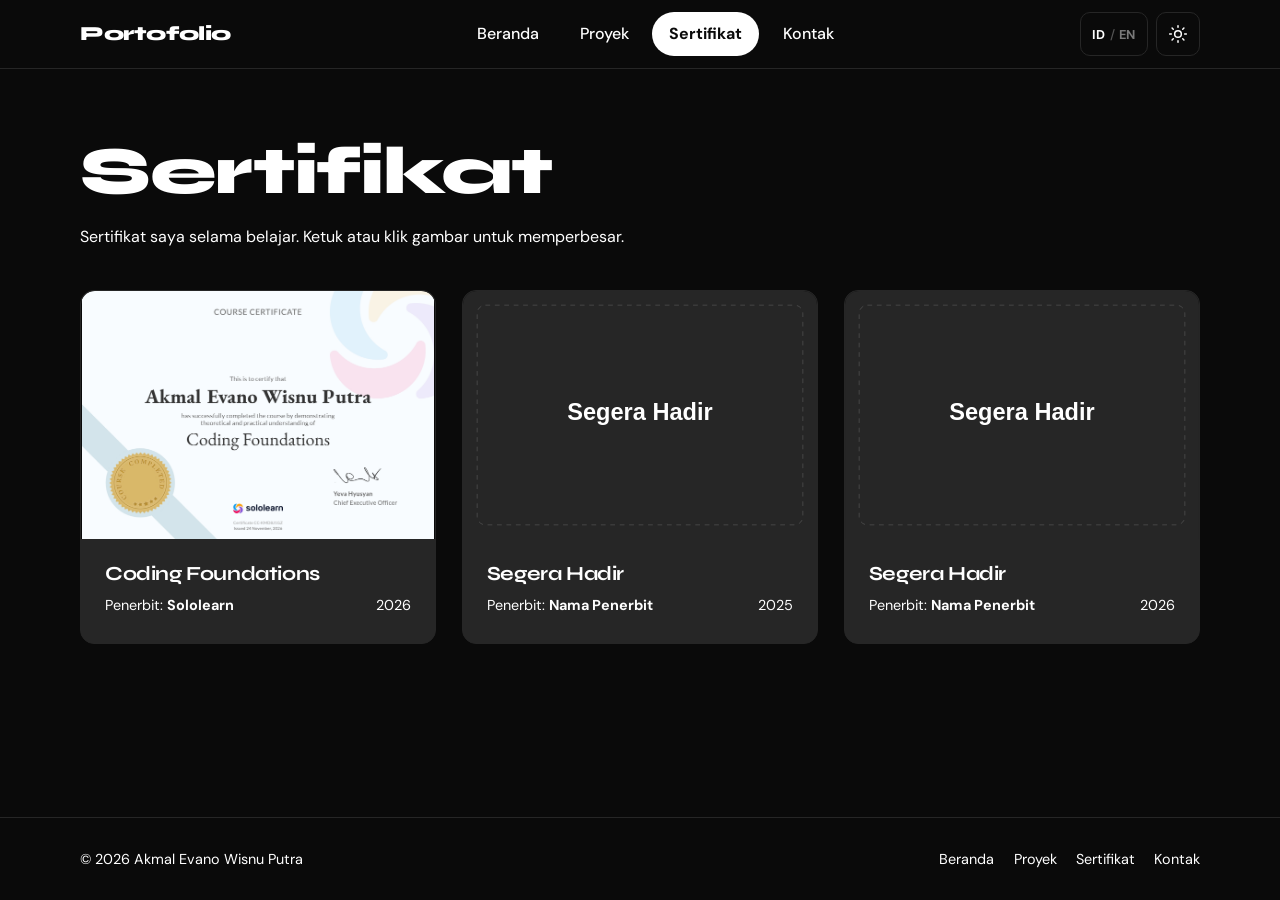
==== certificates.html @ 3dbdf6bd "Add files via upload" ====
<!DOCTYPE html>
<html lang="id" data-theme="dark">
<head>
  <meta charset="UTF-8">
  <meta name="viewport" content="width=device-width, initial-scale=1">
  <title data-i18n="cert.title">Sertifikat & Prestasi — Akmal Evano Wisnu Putra</title>
  <meta name="theme-color" content="#0A0A0A">
  <!-- Terapkan tema & bahasa tersimpan sebelum halaman tampil (hindari kedip) -->
  <script>
    try {
      var d = document.documentElement;
      d.setAttribute("data-theme", localStorage.getItem("theme") === "light" ? "light" : "dark");
      d.lang = localStorage.getItem("lang") === "en" ? "en" : "id";
    } catch (e) {}
  </script>
  <link rel="preconnect" href="https://fonts.googleapis.com">
  <link rel="preconnect" href="https://fonts.gstatic.com" crossorigin>
  <link href="https://fonts.googleapis.com/css2?family=DM+Sans:wght@400;500;700&family=Syne:wght@600;700;800&display=swap" rel="stylesheet">
  <link rel="stylesheet" href="style.css">
  <script src="i18n.js"></script>
  <script src="script.js" defer></script>
</head>
<body>

  <!-- ================= NAVBAR ================= -->
  <header class="navbar">
    <div class="container nav-inner">
      <a href="index.html" class="logo" data-i18n="logo">Portofolio</a>
      <nav>
        <ul class="nav-links" id="nav-menu">
          <li><a href="index.html" data-i18n="nav.home">Beranda</a></li>
          <li><a href="projects.html" data-i18n="nav.projects">Proyek</a></li>
          <li><a href="certificates.html" class="active" data-i18n="nav.certs">Sertifikat</a></li>
          <li><a href="contact.html" data-i18n="nav.contact">Kontak</a></li>
        </ul>
      </nav>
      <div class="nav-tools">
        <!-- Ganti bahasa -->
        <button class="tool-btn lang-btn" id="lang-toggle" type="button" data-lang="id" aria-label="Ganti bahasa ke Inggris" title="Ganti bahasa ke Inggris">
          <span class="l-id">ID</span><span class="sep">/</span><span class="l-en">EN</span>
        </button>
        <!-- Ganti tema gelap / terang -->
        <button class="tool-btn" id="theme-toggle" type="button" aria-label="Ganti ke tema terang" title="Ganti ke tema terang">
          <svg class="icon-sun" viewBox="0 0 24 24" fill="none" stroke="currentColor" stroke-width="1.8" stroke-linecap="round" stroke-linejoin="round" aria-hidden="true"><circle cx="12" cy="12" r="4"/><path d="M12 2v2M12 20v2M4.9 4.9l1.4 1.4M17.7 17.7l1.4 1.4M2 12h2M20 12h2M4.9 19.1l1.4-1.4M17.7 6.3l1.4-1.4"/></svg>
          <svg class="icon-moon" viewBox="0 0 24 24" fill="none" stroke="currentColor" stroke-width="1.8" stroke-linecap="round" stroke-linejoin="round" aria-hidden="true"><path d="M21 12.8A9 9 0 1 1 11.2 3a7 7 0 0 0 9.8 9.8z"/></svg>
        </button>
        <button class="hamburger" aria-label="Buka menu" data-i18n-attr="aria-label=menu.open" aria-expanded="false" aria-controls="nav-menu">
          <span></span><span></span><span></span>
        </button>
      </div>
    </div>
  </header>

  <main>
    <section class="page-header">
      <div class="container">
        <h1 data-i18n="cert.h1">Sertifikat</h1>
        <p data-i18n="cert.sub">Sertifikat saya selama belajar. Ketuk atau klik gambar untuk memperbesar.</p>
      </div>
    </section>

    <!-- GANTI JUDUL, PENERBIT & TAHUN SERTIFIKAT DI SINI -->
    <section class="container grid-3">

      <article class="card cert-card">
        <button class="cert-thumb" type="button" aria-label="Perbesar sertifikat" data-i18n-attr="aria-label=cert.zoom">
          <!-- GANTI GAMBAR SERTIFIKAT DI SINI -->
          <img src="Photo/certificated1.jpg" alt="Sertifikat Coding Foundations dari Sololearn" data-i18n-attr="alt=cert.alt1" width="600" height="420">
          <span class="zoom-hint" data-i18n="cert.hint">Perbesar</span>
        </button>
        <div class="card-body">
          <h3>Coding Foundations</h3>
          <div class="cert-meta"><span><span data-i18n="cert.issuer">Penerbit</span>: <strong>Sololearn</strong></span><span>2026</span></div>
        </div>
      </article>

      <article class="card cert-card">
        <button class="cert-thumb" type="button" aria-label="Perbesar sertifikat" data-i18n-attr="aria-label=cert.zoom">
          <!-- GANTI GAMBAR SERTIFIKAT DI SINI -->
          <img src="Photo/coming-soon-id.svg" alt="Sertifikat segera hadir" data-i18n-attr="src=cert.soonImg;alt=cert.altSoon" width="600" height="420">
          <span class="zoom-hint" data-i18n="cert.hint">Perbesar</span>
        </button>
        <div class="card-body">
          <h3 data-i18n="cert.soon">Segera Hadir</h3>
          <div class="cert-meta"><span><span data-i18n="cert.issuer">Penerbit</span>: <strong data-i18n="cert.issuerName">Nama Penerbit</strong></span><span>2025</span></div>
        </div>
      </article>

      <article class="card cert-card">
        <button class="cert-thumb" type="button" aria-label="Perbesar sertifikat" data-i18n-attr="aria-label=cert.zoom">
          <!-- GANTI GAMBAR SERTIFIKAT DI SINI -->
          <img src="Photo/coming-soon-id.svg" alt="Sertifikat segera hadir" data-i18n-attr="src=cert.soonImg;alt=cert.altSoon" width="600" height="420">
          <span class="zoom-hint" data-i18n="cert.hint">Perbesar</span>
        </button>
        <div class="card-body">
          <h3 data-i18n="cert.soon">Segera Hadir</h3>
          <div class="cert-meta"><span><span data-i18n="cert.issuer">Penerbit</span>: <strong data-i18n="cert.issuerName">Nama Penerbit</strong></span><span>2026</span></div>
        </div>
      </article>

    </section>
  </main>

  <!-- ================= LIGHTBOX (zoom: tombol, scroll, cubit, ketuk 2x) ================= -->
  <div class="lightbox" id="lightbox" role="dialog" aria-modal="true" aria-label="Pratinjau sertifikat" data-i18n-attr="aria-label=cert.lb">
    <div class="lb-toolbar">
      <button class="lb-btn" type="button" data-zoom="out" aria-label="Perkecil gambar" data-i18n-attr="aria-label=lb.out;title=lb.out">&minus;</button>
      <button class="lb-btn lb-level" type="button" data-zoom="reset" aria-label="Ukuran asli" data-i18n-attr="aria-label=lb.reset;title=lb.reset">100%</button>
      <button class="lb-btn" type="button" data-zoom="in" aria-label="Perbesar gambar" data-i18n-attr="aria-label=lb.in;title=lb.in">+</button>
      <button class="lightbox-close" type="button" aria-label="Tutup" data-i18n-attr="aria-label=lb.close">&times;</button>
    </div>
    <div class="lb-stage"><img src="" alt="" draggable="false"></div>
    <p class="lightbox-caption"></p>
  </div>

  <!-- ================= FOOTER ================= -->
  <footer class="footer">
    <div class="container footer-inner">
      <p>&copy; <span class="year">2026</span> Akmal Evano Wisnu Putra</p>
      <nav aria-label="Footer">
        <a href="index.html" data-i18n="nav.home">Beranda</a>
        <a href="projects.html" data-i18n="nav.projects">Proyek</a>
        <a href="certificates.html" data-i18n="nav.certs">Sertifikat</a>
        <a href="contact.html" data-i18n="nav.contact">Kontak</a>
      </nav>
    </div>
  </footer>

</body>
</html>
---- style.css ----
/* =========================================================
   PALET WARNA — dua tema, masing-masing 3 warna
   Gelap  : --bg #0A0A0A | --fg #FFFFFF | --card #262626
   Terang : --bg #FFFFFF | --fg #0A0A0A | --card #EBEBEB
   (tema diganti lewat atribut data-theme di <html>)
   ========================================================= */
:root,
:root[data-theme="dark"] {
  color-scheme: dark;
  --bg: #0A0A0A;
  --fg: #FFFFFF;
  --card: #262626;
  --line: #262626;
}

:root[data-theme="light"] {
  color-scheme: light;
  --bg: #FFFFFF;
  --fg: #0A0A0A;
  --card: #EBEBEB;
  --line: #CFCFCF;
}

:root {
  --radius: 14px;
  --font-head: "Syne", "Segoe UI", system-ui, sans-serif;
  --font-body: "DM Sans", "Segoe UI", system-ui, sans-serif;
}

*, *::before, *::after { box-sizing: border-box; margin: 0; padding: 0; }

html { scroll-behavior: smooth; }

body {
  background: var(--bg);
  color: var(--fg);
  font-family: var(--font-body);
  font-size: 1rem;
  line-height: 1.7;
  min-height: 100vh;
  display: flex;
  flex-direction: column;
  -webkit-font-smoothing: antialiased;
  /* Fade-in halus saat halaman dimuat */
  animation: pageFade 0.8s ease both;
}

/* Hanya opacity: transform pada <body> akan membuat elemen position:fixed
   (lightbox) mengikuti body, bukan layar -> gambar "hilang" di HP. */
@keyframes pageFade {
  from { opacity: 0; }
  to   { opacity: 1; }
}

main { flex: 1; }

img { max-width: 100%; display: block; }
a { color: inherit; text-decoration: none; }
ul { list-style: none; }

h1, h2, h3 {
  font-family: var(--font-head);
  line-height: 1.15;
  letter-spacing: -0.02em;
}

:focus-visible {
  outline: 2px solid var(--fg);
  outline-offset: 3px;
}

.container {
  width: min(1120px, 100% - 2.5rem);
  margin-inline: auto;
}

/* ---------------- NAVBAR ---------------- */
.navbar {
  position: sticky;
  top: 0;
  z-index: 50;
  background: var(--bg);
  border-bottom: 1px solid var(--line);
}

.nav-inner {
  display: flex;
  align-items: center;
  justify-content: space-between;
  height: 68px;
}

.logo {
  font-family: var(--font-head);
  font-weight: 800;
  font-size: 1.25rem;
  letter-spacing: -0.02em;
}

.nav-links {
  display: flex;
  gap: 0.4rem;
}

.nav-links a {
  display: block;
  padding: 0.45rem 1rem;
  border-radius: 999px;
  font-weight: 500;
  border: 1px solid transparent;
  transition: background 0.25s, color 0.25s, border-color 0.25s;
}

.nav-links a:hover { border-color: var(--card); background: var(--card); }

.nav-links a.active {
  background: var(--fg);
  color: var(--bg);
  font-weight: 700;
}

.hamburger {
  display: none;
  background: none;
  border: 1px solid var(--line);
  border-radius: 10px;
  width: 44px;
  height: 44px;
  cursor: pointer;
  color: var(--fg);
  align-items: center;
  justify-content: center;
  flex-direction: column;
  gap: 5px;
}

.hamburger span {
  display: block;
  width: 20px;
  height: 2px;
  background: var(--fg);
  transition: transform 0.3s, opacity 0.3s;
}

.hamburger.open span:nth-child(1) { transform: translateY(7px) rotate(45deg); }
.hamburger.open span:nth-child(2) { opacity: 0; }
.hamburger.open span:nth-child(3) { transform: translateY(-7px) rotate(-45deg); }

/* Tombol tema & bahasa */
.nav-tools { display: flex; align-items: center; gap: 0.5rem; }

.tool-btn {
  display: inline-flex;
  align-items: center;
  justify-content: center;
  gap: 0.25rem;
  height: 44px;
  min-width: 44px;
  padding: 0 0.7rem;
  background: none;
  color: var(--fg);
  border: 1px solid var(--line);
  border-radius: 10px;
  font-family: var(--font-body);
  font-size: 0.8rem;
  font-weight: 700;
  letter-spacing: 0.02em;
  cursor: pointer;
  transition: background 0.25s, color 0.25s, border-color 0.25s;
}

.tool-btn:hover { background: var(--fg); color: var(--bg); border-color: var(--fg); }
.tool-btn svg { width: 20px; height: 20px; }

.lang-btn span { opacity: 0.45; transition: opacity 0.2s; }
.lang-btn .sep { opacity: 0.3; font-weight: 500; }
.lang-btn[data-lang="id"] .l-id,
.lang-btn[data-lang="en"] .l-en { opacity: 1; }

:root[data-theme="dark"] .icon-moon,
:root:not([data-theme]) .icon-moon { display: none; }
:root[data-theme="light"] .icon-sun { display: none; }

/* ---------------- BUTTONS ---------------- */
.btn {
  display: inline-flex;
  align-items: center;
  justify-content: center;
  gap: 0.5rem;
  padding: 0.8rem 1.6rem;
  border-radius: 999px;
  font-family: var(--font-body);
  font-weight: 700;
  font-size: 0.95rem;
  cursor: pointer;
  border: 1px solid var(--fg);
  background: var(--fg);
  color: var(--bg);
  transition: background 0.25s, color 0.25s, transform 0.25s;
}

.btn:hover { background: var(--bg); color: var(--fg); transform: translateY(-2px); }

.btn-outline { background: transparent; color: var(--fg); }
.btn-outline:hover { background: var(--fg); color: var(--bg); }

.btn-sm { padding: 0.55rem 1.1rem; font-size: 0.85rem; }

/* ---------------- HERO ---------------- */
.hero { padding: 4.5rem 0 5rem; }

.hero-grid {
  display: grid;
  grid-template-columns: 1.25fr 0.75fr;
  gap: 3.5rem;
  align-items: center;
}

.hero-greeting { font-size: 1.1rem; margin-bottom: 0.75rem; }

.hero h1 {
  font-size: clamp(2.6rem, 7vw, 5rem);
  font-weight: 800;
  margin-bottom: 1.1rem;
}

.typing-line {
  font-family: var(--font-head);
  font-size: clamp(1.2rem, 3vw, 1.75rem);
  font-weight: 600;
  min-height: 2.2rem;
  margin-bottom: 1.4rem;
}

.cursor {
  display: inline-block;
  width: 3px;
  height: 1.1em;
  background: var(--fg);
  margin-left: 4px;
  vertical-align: -0.15em;
  animation: blink 0.9s steps(1) infinite;
}

@keyframes blink { 50% { opacity: 0; } }

.hero-text { max-width: 52ch; margin-bottom: 2rem; }

.hero-actions { display: flex; gap: 0.9rem; flex-wrap: wrap; }

.photo-wrap {
  position: relative;
  max-width: 380px;
  margin-inline: auto;
  width: 100%;
}

.photo-wrap::before {
  content: "";
  position: absolute;
  inset: 18px -18px -18px 18px;
  border: 1px solid var(--fg);
  border-radius: 24px;
  transition: inset 0.35s;
}

.photo-wrap:hover::before { inset: 10px -10px -10px 10px; }

.photo-wrap img {
  position: relative;
  width: 100%;
  aspect-ratio: 1 / 1;
  object-fit: cover;
  border-radius: 24px;
  background: var(--card);
  border: 1px solid var(--card);
}

/* ---------------- SECTIONS ---------------- */
.section { padding: 4.5rem 0; border-top: 1px solid var(--card); }

.section-title {
  font-size: clamp(1.9rem, 4.5vw, 2.8rem);
  font-weight: 800;
  margin-bottom: 0.6rem;
}

.section-sub { max-width: 58ch; margin-bottom: 2.5rem; }

/* About */
.about-grid {
  display: grid;
  grid-template-columns: 1fr 1fr;
  gap: 3.5rem;
  align-items: start;
}

.about-text p + p { margin-top: 1rem; }

.facts { margin-top: 1.6rem; display: grid; gap: 0.7rem; }

.facts li {
  display: flex;
  justify-content: space-between;
  gap: 1rem;
  padding-bottom: 0.7rem;
  border-bottom: 1px solid var(--card);
}

.facts li strong { font-weight: 700; }

/* Timeline (urutan pendidikan memang sebuah urutan waktu) */
.timeline {
  position: relative;
  padding-left: 2rem;
}

.timeline::before {
  content: "";
  position: absolute;
  left: 6px;
  top: 8px;
  bottom: 8px;
  width: 2px;
  background: var(--card);
}

.timeline-item { position: relative; margin-bottom: 1.4rem; }
.timeline-item:last-child { margin-bottom: 0; }

.timeline-item::before {
  content: "";
  position: absolute;
  left: -2rem;
  top: 1.45rem;
  width: 14px;
  height: 14px;
  border-radius: 50%;
  background: var(--bg);
  border: 2px solid var(--fg);
}

.timeline-item:first-child::before { background: var(--fg); }

.timeline-card {
  background: var(--card);
  border: 1px solid var(--card);
  border-radius: var(--radius);
  padding: 1.2rem 1.4rem;
  transition: border-color 0.25s, transform 0.25s;
}

.timeline-card:hover { border-color: var(--fg); transform: translateX(4px); }

.timeline-card .period { font-size: 0.85rem; font-weight: 700; }
.timeline-card h3 { font-size: 1.15rem; margin: 0.2rem 0; }
.timeline-card p { font-size: 0.95rem; }

/* Skills */
.skills-grid {
  display: grid;
  grid-template-columns: repeat(3, 1fr);
  gap: 1.4rem;
}

.card {
  background: var(--card);
  border: 1px solid var(--card);
  border-radius: var(--radius);
  transition: border-color 0.25s, transform 0.3s;
}

.card:hover { border-color: var(--fg); transform: translateY(-6px); }

.skill-card { padding: 1.8rem; }

.skill-icon {
  width: 52px;
  height: 52px;
  border-radius: 12px;
  border: 1px solid var(--fg);
  display: grid;
  place-items: center;
  margin-bottom: 1.2rem;
  font-family: var(--font-head);
  font-weight: 800;
  font-size: 1.1rem;
  transition: background 0.25s, color 0.25s;
}

.skill-card:hover .skill-icon { background: var(--fg); color: var(--bg); }

.skill-card h3 { font-size: 1.3rem; margin-bottom: 0.3rem; }
.skill-card p { font-size: 0.95rem; margin-bottom: 1.3rem; }

.skill-level {
  display: flex;
  justify-content: space-between;
  font-size: 0.85rem;
  font-weight: 700;
  margin-bottom: 0.5rem;
}

.bar {
  height: 8px;
  border-radius: 999px;
  background: var(--bg);
  overflow: hidden;
}

.bar span {
  display: block;
  height: 100%;
  border-radius: 999px;
  background: var(--fg);
  width: 0;
  transition: width 1.2s ease 0.4s;
}

/* ---------------- PAGE HEADER ---------------- */
.page-header { padding: 4rem 0 2.5rem; }

.page-header h1 {
  font-size: clamp(2.4rem, 6.5vw, 4.2rem);
  font-weight: 800;
  margin-bottom: 0.8rem;
}

.page-header p { max-width: 56ch; }

/* ---------------- PROJECTS & CERTIFICATES ---------------- */
.grid-3 {
  display: grid;
  grid-template-columns: repeat(3, 1fr);
  gap: 1.6rem;
  padding-bottom: 5rem;
}

.thumb {
  overflow: hidden;
  border-radius: var(--radius) var(--radius) 0 0;
  background: var(--bg);
}

.thumb img {
  width: 100%;
  height: auto; /* atribut height di HTML jangan memaksa tinggi tetap */
  object-fit: cover;
  transition: transform 0.5s ease;
}

.project-card:hover .thumb img { transform: scale(1.05); }

.project-card .thumb img { aspect-ratio: 16 / 9; }

.card-body { padding: 1.4rem 1.5rem 1.6rem; display: flex; flex-direction: column; flex: 1; }

.project-card, .cert-card { display: flex; flex-direction: column; overflow: hidden; }

.card-body h3 { font-size: 1.25rem; margin-bottom: 0.5rem; }
.card-body p { font-size: 0.95rem; margin-bottom: 1.1rem; flex: 1; }

.tags { display: flex; flex-wrap: wrap; gap: 0.45rem; margin-bottom: 1.3rem; }

.tag {
  font-size: 0.8rem;
  font-weight: 500;
  padding: 0.2rem 0.75rem;
  border-radius: 999px;
  border: 1px solid var(--fg);
}

.card-actions { display: flex; gap: 0.6rem; flex-wrap: wrap; }

/* Certificates */
.cert-thumb {
  display: block;
  width: 100%;
  padding: 0;
  border: 0;
  background: var(--bg);
  cursor: zoom-in;
  position: relative;
  border-radius: var(--radius) var(--radius) 0 0;
  overflow: hidden;
  color: var(--fg);
  flex-shrink: 0; /* cegah tombol menciut jadi 0 tinggi di flex column (HP) */
}

/* height:auto + contain -> sertifikat tampil utuh, tidak terpotong di layar kecil */
.cert-thumb img {
  aspect-ratio: 600 / 420;
  width: 100%;
  height: auto;
  object-fit: contain;
  background: var(--bg);
  transition: transform 0.5s ease;
}
.cert-card:hover .cert-thumb img { transform: scale(1.05); }

.cert-thumb .zoom-hint {
  position: absolute;
  right: 0.8rem;
  bottom: 0.8rem;
  background: var(--bg);
  border: 1px solid var(--fg);
  border-radius: 999px;
  padding: 0.25rem 0.8rem;
  font-size: 0.8rem;
  font-weight: 700;
  opacity: 0;
  transform: translateY(6px);
  transition: opacity 0.25s, transform 0.25s;
}

.cert-thumb:hover .zoom-hint,
.cert-thumb:focus-visible .zoom-hint { opacity: 1; transform: translateY(0); }

/* Layar sentuh tidak punya hover -> petunjuk selalu terlihat */
@media (hover: none) {
  .cert-thumb .zoom-hint { opacity: 1; transform: none; }
}

.cert-meta { display: flex; justify-content: space-between; gap: 1rem; font-size: 0.9rem; }
.cert-meta strong { font-weight: 700; }

/* Lightbox (zoom, geser, cubit/pinch, klik 2x) */
.lightbox {
  position: fixed;
  inset: 0;
  z-index: 100;
  background: var(--bg);
  display: none;
  touch-action: none;
}

.lightbox.open { display: block; animation: pageFade 0.3s ease both; }

.lb-stage {
  position: absolute;
  inset: calc(4.4rem + env(safe-area-inset-top, 0px)) 0.5rem calc(3.4rem + env(safe-area-inset-bottom, 0px)) 0.5rem;
  overflow: hidden;
  touch-action: none;
  user-select: none;
  -webkit-user-select: none;
  cursor: zoom-in;
}

.lightbox.zoomed .lb-stage { cursor: grab; }
.lightbox.dragging .lb-stage { cursor: grabbing; }

.lb-stage img {
  width: 100%;
  height: 100%;
  object-fit: contain;
  transform-origin: 50% 50%;
  will-change: transform;
  pointer-events: none;
  -webkit-user-drag: none;
}

.lb-stage img.animate { transition: transform 0.25s ease; }

.lb-toolbar {
  position: absolute;
  top: calc(0.9rem + env(safe-area-inset-top, 0px));
  left: 0.9rem;
  right: 0.9rem;
  z-index: 2;
  display: flex;
  justify-content: flex-end;
  align-items: center;
  gap: 0.5rem;
  pointer-events: none;
}

.lb-toolbar > * { pointer-events: auto; }

.lb-btn,
.lightbox-close {
  min-width: 44px;
  height: 44px;
  border-radius: 999px;
  border: 1px solid var(--fg);
  background: var(--bg);
  color: var(--fg);
  font-family: var(--font-body);
  font-size: 1.4rem;
  font-weight: 700;
  line-height: 1;
  cursor: pointer;
  transition: background 0.25s, color 0.25s, opacity 0.25s;
}

.lb-btn:hover:not(:disabled),
.lightbox-close:hover { background: var(--fg); color: var(--bg); }

.lb-btn:disabled { opacity: 0.35; cursor: default; }

.lb-level { font-size: 0.85rem; padding: 0 0.9rem; min-width: 4rem; }

.lightbox-close { margin-left: 0.4rem; }

.lightbox-caption {
  position: absolute;
  bottom: calc(0.9rem + env(safe-area-inset-bottom, 0px));
  left: 0;
  right: 0;
  text-align: center;
  font-weight: 500;
  padding: 0 1rem;
  font-size: 0.95rem;
}

/* ---------------- CONTACT ---------------- */
.contact-grid {
  display: grid;
  grid-template-columns: 1fr 1fr;
  gap: 1.6rem;
  padding-bottom: 5rem;
  align-items: start;
}

.panel {
  background: var(--card);
  border: 1px solid var(--card);
  border-radius: var(--radius);
  padding: 2rem;
}

.panel h2 { font-size: 1.5rem; margin-bottom: 0.4rem; }
.panel > p { margin-bottom: 1.5rem; font-size: 0.95rem; }

.contact-list { display: grid; gap: 0.8rem; }
.panel h2 + .contact-list,
.panel h2 + .social-list { margin-top: 1.1rem; }

.contact-item {
  display: flex;
  align-items: center;
  gap: 1rem;
  padding: 0.9rem 1rem;
  border: 1px solid var(--fg);
  border-radius: 12px;
  background: var(--bg);
  transition: background 0.25s, color 0.25s, transform 0.25s;
}

.contact-item:hover { background: var(--fg); color: var(--bg); transform: translateX(4px); }

.contact-item svg { width: 24px; height: 24px; flex-shrink: 0; }
.contact-item small { display: block; font-size: 0.8rem; line-height: 1.3; }
.contact-item span { font-weight: 700; word-break: break-all; }

.form-title { font-size: 1.1rem; margin-bottom: 1rem; font-family: var(--font-head); font-weight: 700; }

form { display: grid; gap: 0.9rem; }

label { font-size: 0.9rem; font-weight: 700; display: block; margin-bottom: 0.3rem; }

input, textarea {
  width: 100%;
  background: var(--bg);
  color: var(--fg);
  border: 1px solid var(--card);
  outline: 1px solid var(--fg);
  border-radius: 10px;
  padding: 0.75rem 1rem;
  font-family: var(--font-body);
  font-size: 1rem;
  transition: outline-width 0.2s;
}

input::placeholder, textarea::placeholder { color: var(--fg); opacity: 0.5; }

input:focus, textarea:focus { outline-width: 3px; }

textarea { resize: vertical; min-height: 130px; }

.form-note { font-size: 0.85rem; min-height: 1.3rem; }

/* Social */
.social-list { display: grid; gap: 0.9rem; }

.social-card {
  display: flex;
  align-items: center;
  gap: 1.1rem;
  padding: 1.1rem 1.2rem;
  border: 1px solid var(--fg);
  border-radius: 12px;
  background: var(--bg);
  transition: background 0.25s, color 0.25s, transform 0.25s;
}

.social-card:hover { background: var(--fg); color: var(--bg); transform: translateY(-3px); }

.social-card svg { width: 30px; height: 30px; flex-shrink: 0; }
.social-card strong { display: block; font-family: var(--font-head); font-size: 1.1rem; line-height: 1.3; }
.social-card small { font-size: 0.85rem; }

/* ---------------- FOOTER ---------------- */
.footer { border-top: 1px solid var(--card); padding: 1.8rem 0; }

.footer-inner {
  display: flex;
  justify-content: space-between;
  align-items: center;
  gap: 1rem;
  flex-wrap: wrap;
  font-size: 0.9rem;
}

.footer-inner nav { display: flex; gap: 1.2rem; }
.footer-inner nav a:hover { text-decoration: underline; text-underline-offset: 4px; }

/* ---------------- RESPONSIVE ---------------- */
@media (max-width: 980px) {
  .grid-3, .skills-grid { grid-template-columns: repeat(2, 1fr); }
}

@media (max-width: 820px) {
  .hamburger { display: flex; }

  .nav-links {
    position: absolute;
    top: 68px;
    left: 0;
    right: 0;
    flex-direction: column;
    gap: 0.3rem;
    background: var(--bg);
    border-bottom: 1px solid var(--card);
    padding: 0 1.25rem;
    max-height: 0;
    overflow: hidden;
    transition: max-height 0.4s ease, padding 0.4s ease;
  }

  .nav-links.open { max-height: 360px; padding: 0.8rem 1.25rem 1.2rem; }
  .nav-links a { padding: 0.8rem 1rem; }

  .hero { padding-top: 2.5rem; }
  .hero-grid { grid-template-columns: 1fr; gap: 3rem; }
  .hero-photo { order: -1; }
  .photo-wrap { max-width: 280px; }

  .about-grid, .contact-grid { grid-template-columns: 1fr; gap: 2.5rem; }
  .contact-grid { gap: 1.6rem; }
}

@media (max-width: 640px) {
  .grid-3, .skills-grid { grid-template-columns: 1fr; }
  .hero-actions .btn { flex: 1 1 100%; }
  .nav-tools { gap: 0.4rem; }
  .tool-btn { padding: 0 0.55rem; }
  .panel { padding: 1.4rem; }
  .footer-inner { flex-direction: column; text-align: center; }
}

@media (prefers-reduced-motion: reduce) {
  *, *::before, *::after {
    animation-duration: 0.01ms !important;
    animation-iteration-count: 1 !important;
    transition-duration: 0.01ms !important;
    scroll-behavior: auto !important;
  }
}
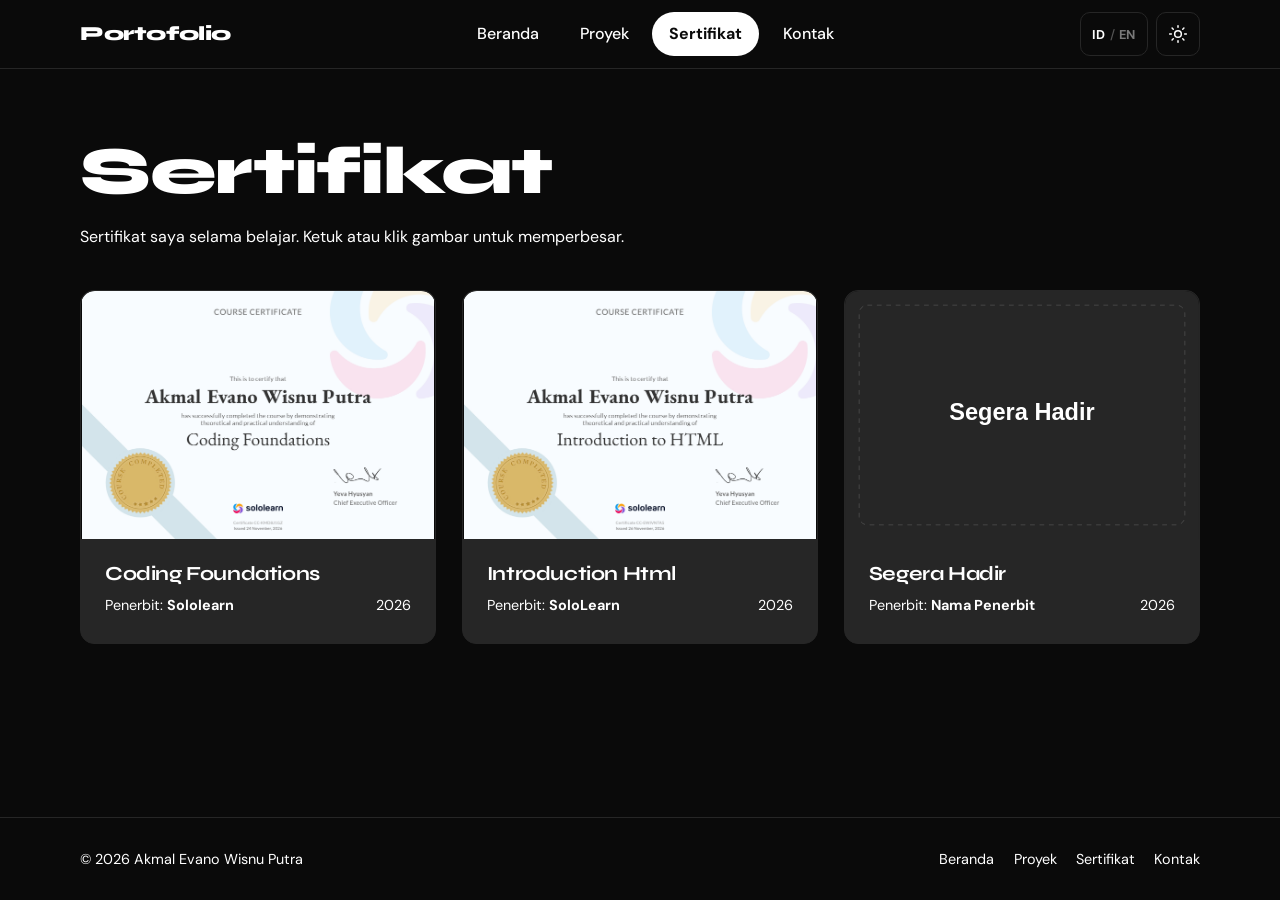
==== commit 1c054bf2: "Update certificates.html" ====
--- a/certificates.html
+++ b/certificates.html
@@ -17,7 +17,6 @@
   <link rel="preconnect" href="https://fonts.gstatic.com" crossorigin>
   <link href="https://fonts.googleapis.com/css2?family=DM+Sans:wght@400;500;700&family=Syne:wght@600;700;800&display=swap" rel="stylesheet">
   <link rel="stylesheet" href="style.css">
-  <script src="i18n.js"></script>
   <script src="script.js" defer></script>
 </head>
 <body>
@@ -77,12 +76,12 @@
       <article class="card cert-card">
         <button class="cert-thumb" type="button" aria-label="Perbesar sertifikat" data-i18n-attr="aria-label=cert.zoom">
           <!-- GANTI GAMBAR SERTIFIKAT DI SINI -->
-          <img src="Photo/coming-soon-id.svg" alt="Sertifikat segera hadir" data-i18n-attr="src=cert.soonImg;alt=cert.altSoon" width="600" height="420">
+          <img src="Photo/certificated2.jpg" alt="sertifikat html" data-i18n-attr="src=cert.soonImg;alt=cert.altSoon" width="600" height="420">
           <span class="zoom-hint" data-i18n="cert.hint">Perbesar</span>
         </button>
         <div class="card-body">
-          <h3 data-i18n="cert.soon">Segera Hadir</h3>
-          <div class="cert-meta"><span><span data-i18n="cert.issuer">Penerbit</span>: <strong data-i18n="cert.issuerName">Nama Penerbit</strong></span><span>2025</span></div>
+          <h3 data-i18n="cert.soon">Introduction Html</h3>
+          <div class="cert-meta"><span><span data-i18n="cert.issuer">Penerbit</span>: <strong data-i18n="cert.issuerName">SoloLearn</strong></span><span>2026</span></div>
         </div>
       </article>
 
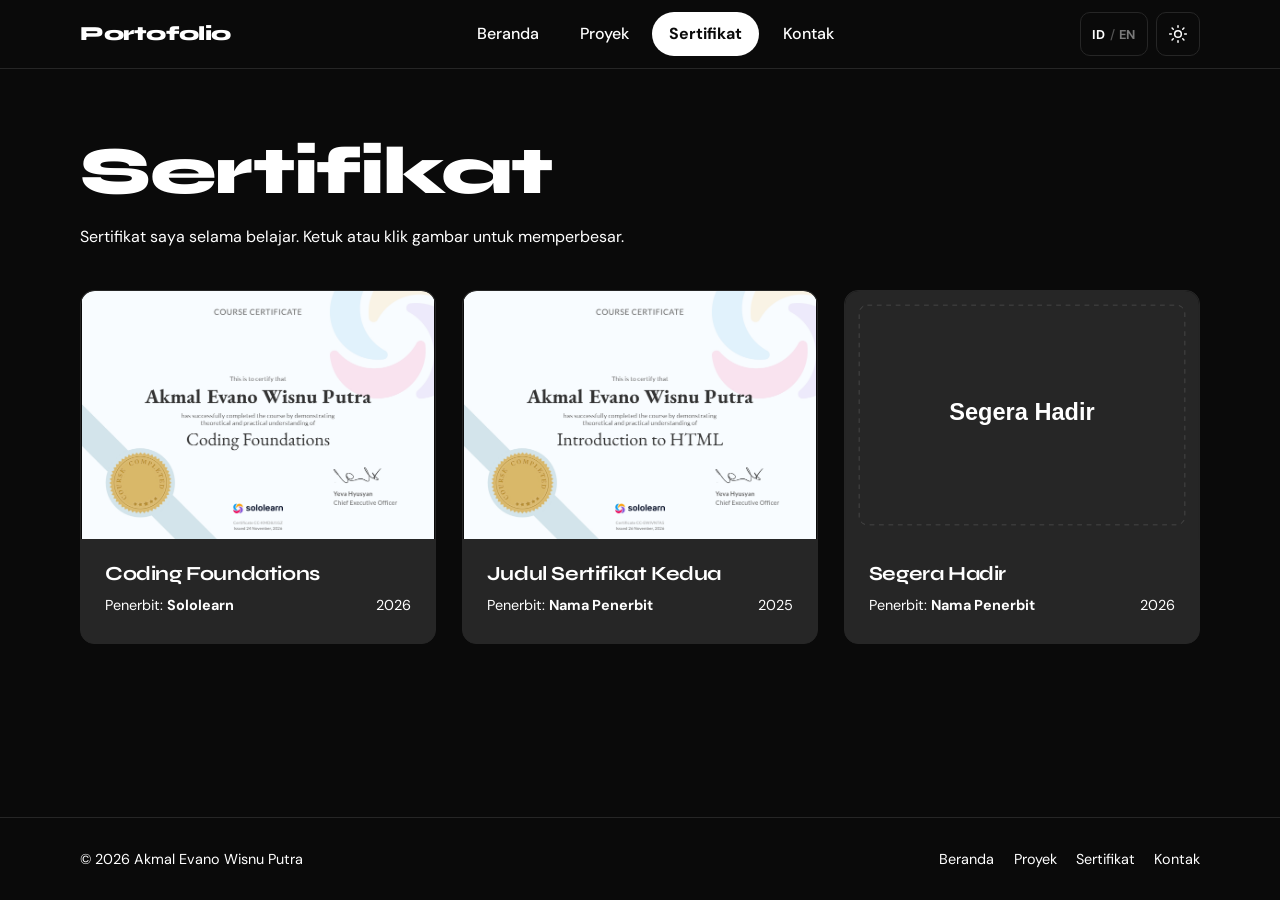
==== commit ea00a9a1: "Update certificates.html" ====
--- a/certificates.html
+++ b/certificates.html
@@ -17,6 +17,7 @@
   <link rel="preconnect" href="https://fonts.gstatic.com" crossorigin>
   <link href="https://fonts.googleapis.com/css2?family=DM+Sans:wght@400;500;700&family=Syne:wght@600;700;800&display=swap" rel="stylesheet">
   <link rel="stylesheet" href="style.css">
+  <script src="i18n.js"></script>
   <script src="script.js" defer></script>
 </head>
 <body>
@@ -76,12 +77,12 @@
       <article class="card cert-card">
         <button class="cert-thumb" type="button" aria-label="Perbesar sertifikat" data-i18n-attr="aria-label=cert.zoom">
           <!-- GANTI GAMBAR SERTIFIKAT DI SINI -->
-          <img src="Photo/certificated2.jpg" alt="sertifikat html" data-i18n-attr="src=cert.soonImg;alt=cert.altSoon" width="600" height="420">
+          <img src="Photo/certificated2.jpg" alt="Sertifikat kedua" width="600" height="420">
           <span class="zoom-hint" data-i18n="cert.hint">Perbesar</span>
         </button>
         <div class="card-body">
-          <h3 data-i18n="cert.soon">Introduction Html</h3>
-          <div class="cert-meta"><span><span data-i18n="cert.issuer">Penerbit</span>: <strong data-i18n="cert.issuerName">SoloLearn</strong></span><span>2026</span></div>
+          <h3>Judul Sertifikat Kedua</h3>
+          <div class="cert-meta"><span><span data-i18n="cert.issuer">Penerbit</span>: <strong>Nama Penerbit</strong></span><span>2025</span></div>
         </div>
       </article>
 
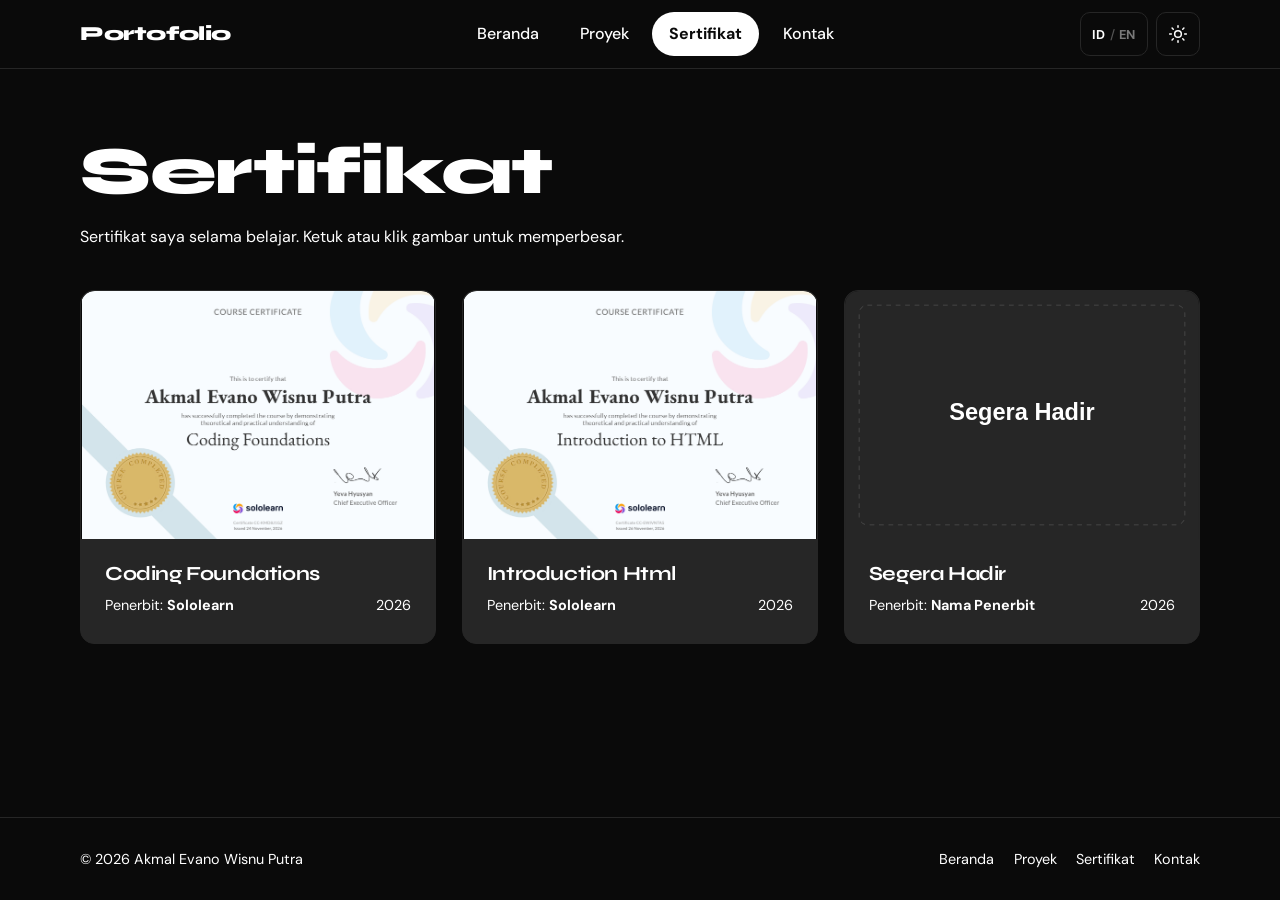
==== commit 03a03e5b: "Update certificates.html" ====
--- a/certificates.html
+++ b/certificates.html
@@ -65,7 +65,7 @@
       <article class="card cert-card">
         <button class="cert-thumb" type="button" aria-label="Perbesar sertifikat" data-i18n-attr="aria-label=cert.zoom">
           <!-- GANTI GAMBAR SERTIFIKAT DI SINI -->
-          <img src="Photo/certificated1.jpg" alt="Sertifikat Coding Foundations dari Sololearn" data-i18n-attr="alt=cert.alt1" width="600" height="420">
+          <img src="Photo/certificated1.jpg" alt="Sertifikat pertama" data-i18n-attr="alt=cert.alt1" width="600" height="420">
           <span class="zoom-hint" data-i18n="cert.hint">Perbesar</span>
         </button>
         <div class="card-body">
@@ -81,8 +81,8 @@
           <span class="zoom-hint" data-i18n="cert.hint">Perbesar</span>
         </button>
         <div class="card-body">
-          <h3>Judul Sertifikat Kedua</h3>
-          <div class="cert-meta"><span><span data-i18n="cert.issuer">Penerbit</span>: <strong>Nama Penerbit</strong></span><span>2025</span></div>
+          <h3>Introduction Html</h3>
+          <div class="cert-meta"><span><span data-i18n="cert.issuer">Penerbit</span>: <strong>Sololearn</strong></span><span>2026</span></div>
         </div>
       </article>
 
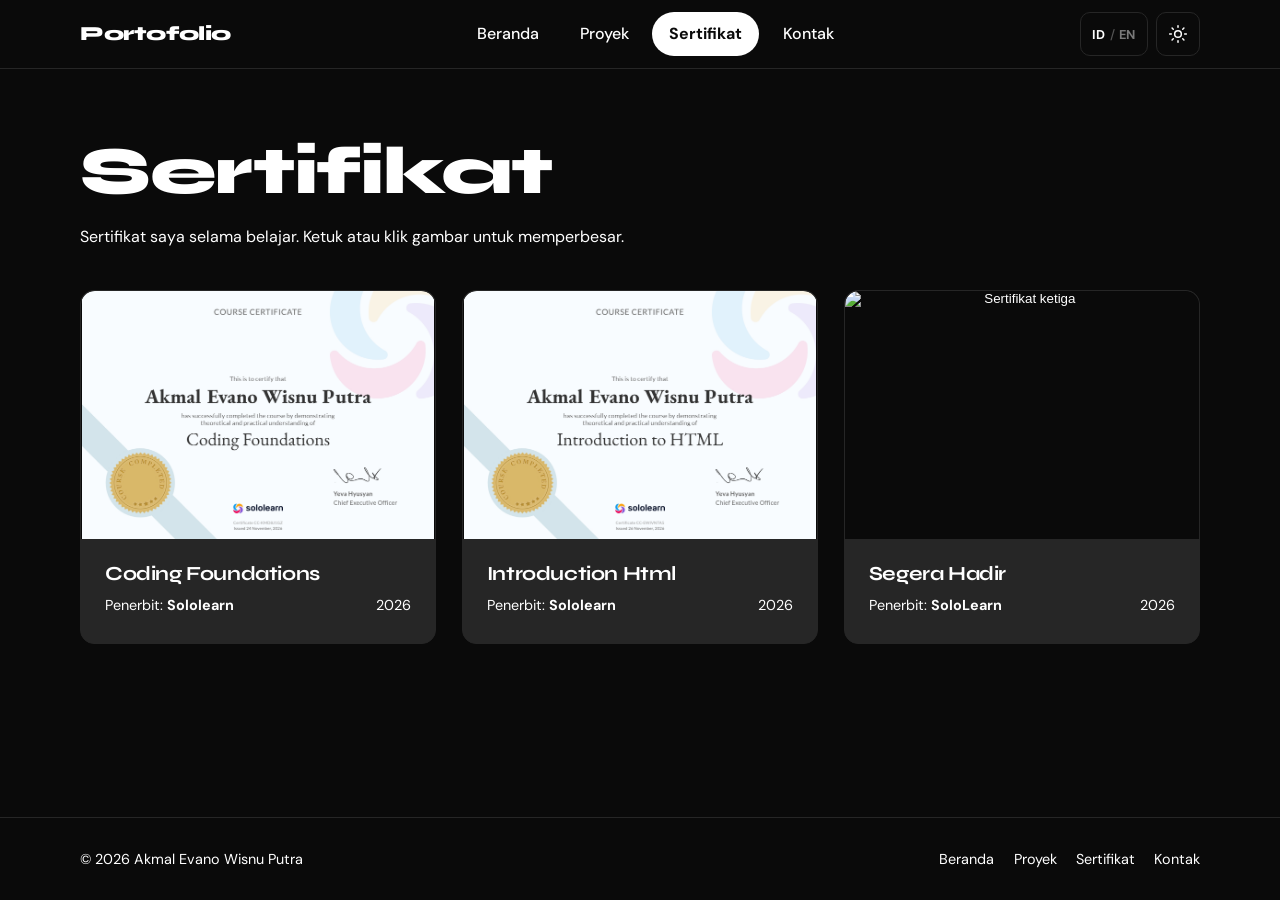
==== commit ee8284c7: "Update certificates.html" ====
--- a/certificates.html
+++ b/certificates.html
@@ -89,12 +89,12 @@
       <article class="card cert-card">
         <button class="cert-thumb" type="button" aria-label="Perbesar sertifikat" data-i18n-attr="aria-label=cert.zoom">
           <!-- GANTI GAMBAR SERTIFIKAT DI SINI -->
-          <img src="Photo/coming-soon-id.svg" alt="Sertifikat segera hadir" data-i18n-attr="src=cert.soonImg;alt=cert.altSoon" width="600" height="420">
+          <img src="Photo/certificated3.jpg" alt="Sertifikat ketiga" width="600" height="420">
           <span class="zoom-hint" data-i18n="cert.hint">Perbesar</span>
         </button>
         <div class="card-body">
-          <h3 data-i18n="cert.soon">Segera Hadir</h3>
-          <div class="cert-meta"><span><span data-i18n="cert.issuer">Penerbit</span>: <strong data-i18n="cert.issuerName">Nama Penerbit</strong></span><span>2026</span></div>
+          <h3 data-i18n="cert.soon">introduction Css</h3>
+          <div class="cert-meta"><span><span data-i18n="cert.issuer">Penerbit</span>: <strong data-i18n="certssuerName">SoloLearn</strong></span><span>2026</span></.idiv>
         </div>
       </article>
 
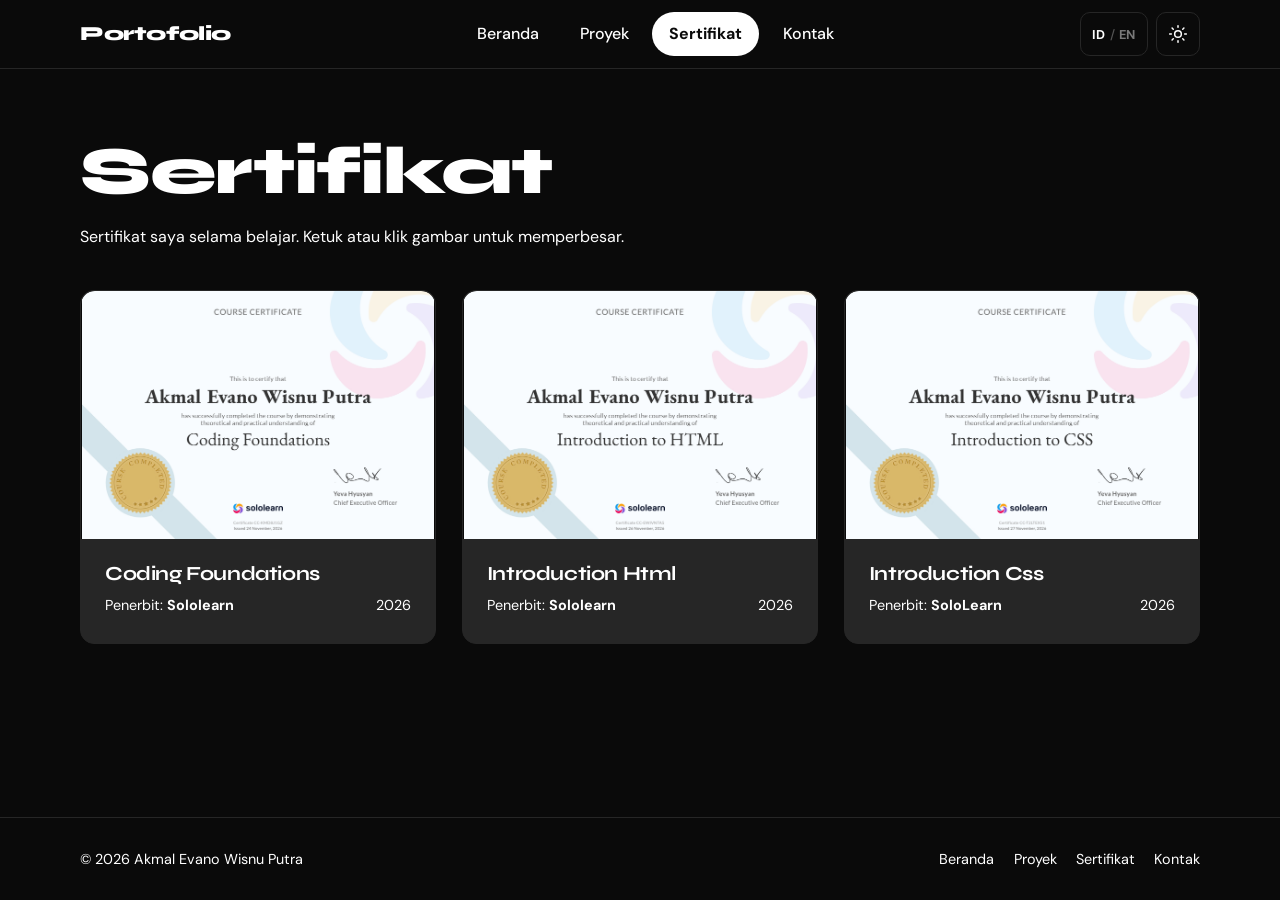
==== commit fe7df12e: "Update certificates.html" ====
--- a/certificates.html
+++ b/certificates.html
@@ -93,7 +93,7 @@
           <span class="zoom-hint" data-i18n="cert.hint">Perbesar</span>
         </button>
         <div class="card-body">
-          <h3 data-i18n="cert.soon">introduction Css</h3>
+          <h3>Introduction Css</h3>
           <div class="cert-meta"><span><span data-i18n="cert.issuer">Penerbit</span>: <strong data-i18n="certssuerName">SoloLearn</strong></span><span>2026</span></.idiv>
         </div>
       </article>
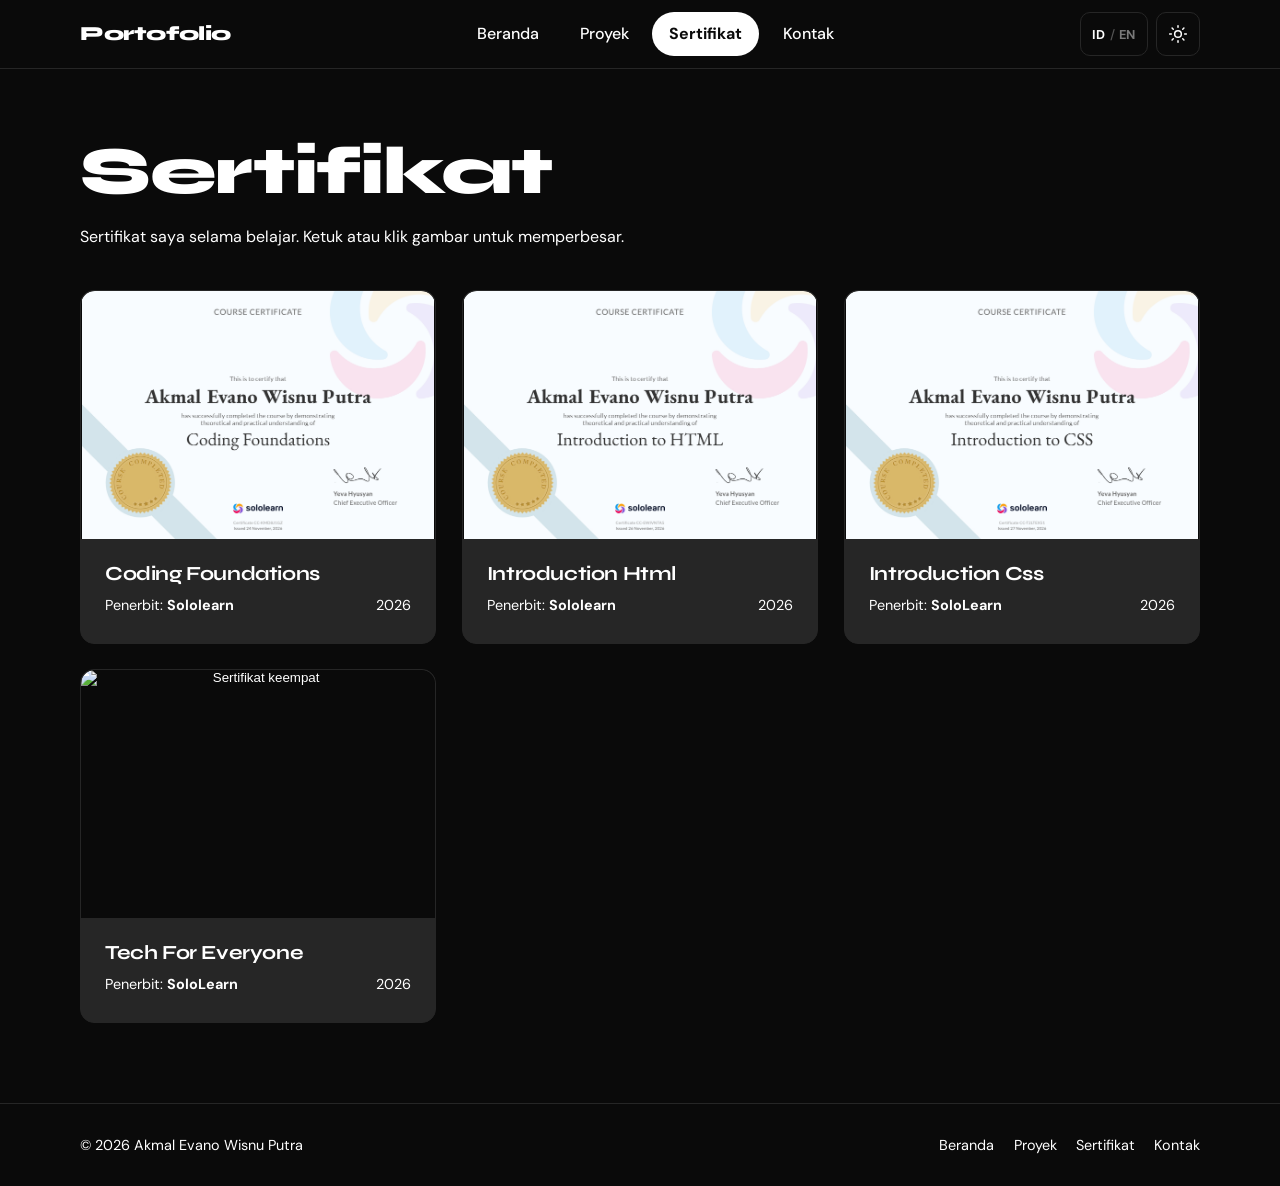
==== commit a0c9abd9: "Update certificates.html" ====
--- a/certificates.html
+++ b/certificates.html
@@ -97,7 +97,19 @@
           <div class="cert-meta"><span><span data-i18n="cert.issuer">Penerbit</span>: <strong data-i18n="certssuerName">SoloLearn</strong></span><span>2026</span></.idiv>
         </div>
       </article>
-
+      
+      <article class="card cert-card">
+        <button class="cert-thumb" type="button" aria-label="Perbesar sertifikat" data-i18n-attr="aria-label=cert.zoom">
+          <!-- GANTI GAMBAR SERTIFIKAT DI SINI -->
+          <img src="Photo/certificated4.jpg" alt="Sertifikat keempat" width="600" height="420">
+          <span class="zoom-hint" data-i18n="cert.hint">Perbesar</span>
+        </button>
+        <div class="card-body">
+          <h3>Tech For Everyone</h3>
+          <div class="cert-meta"><span><span data-i18n="cert.issuer">Penerbit</span>: <strong data-i18n="certssuerName">SoloLearn</strong></span><span>2026</span></.idiv>
+        </div>
+      </article>
+      
     </section>
   </main>
 
